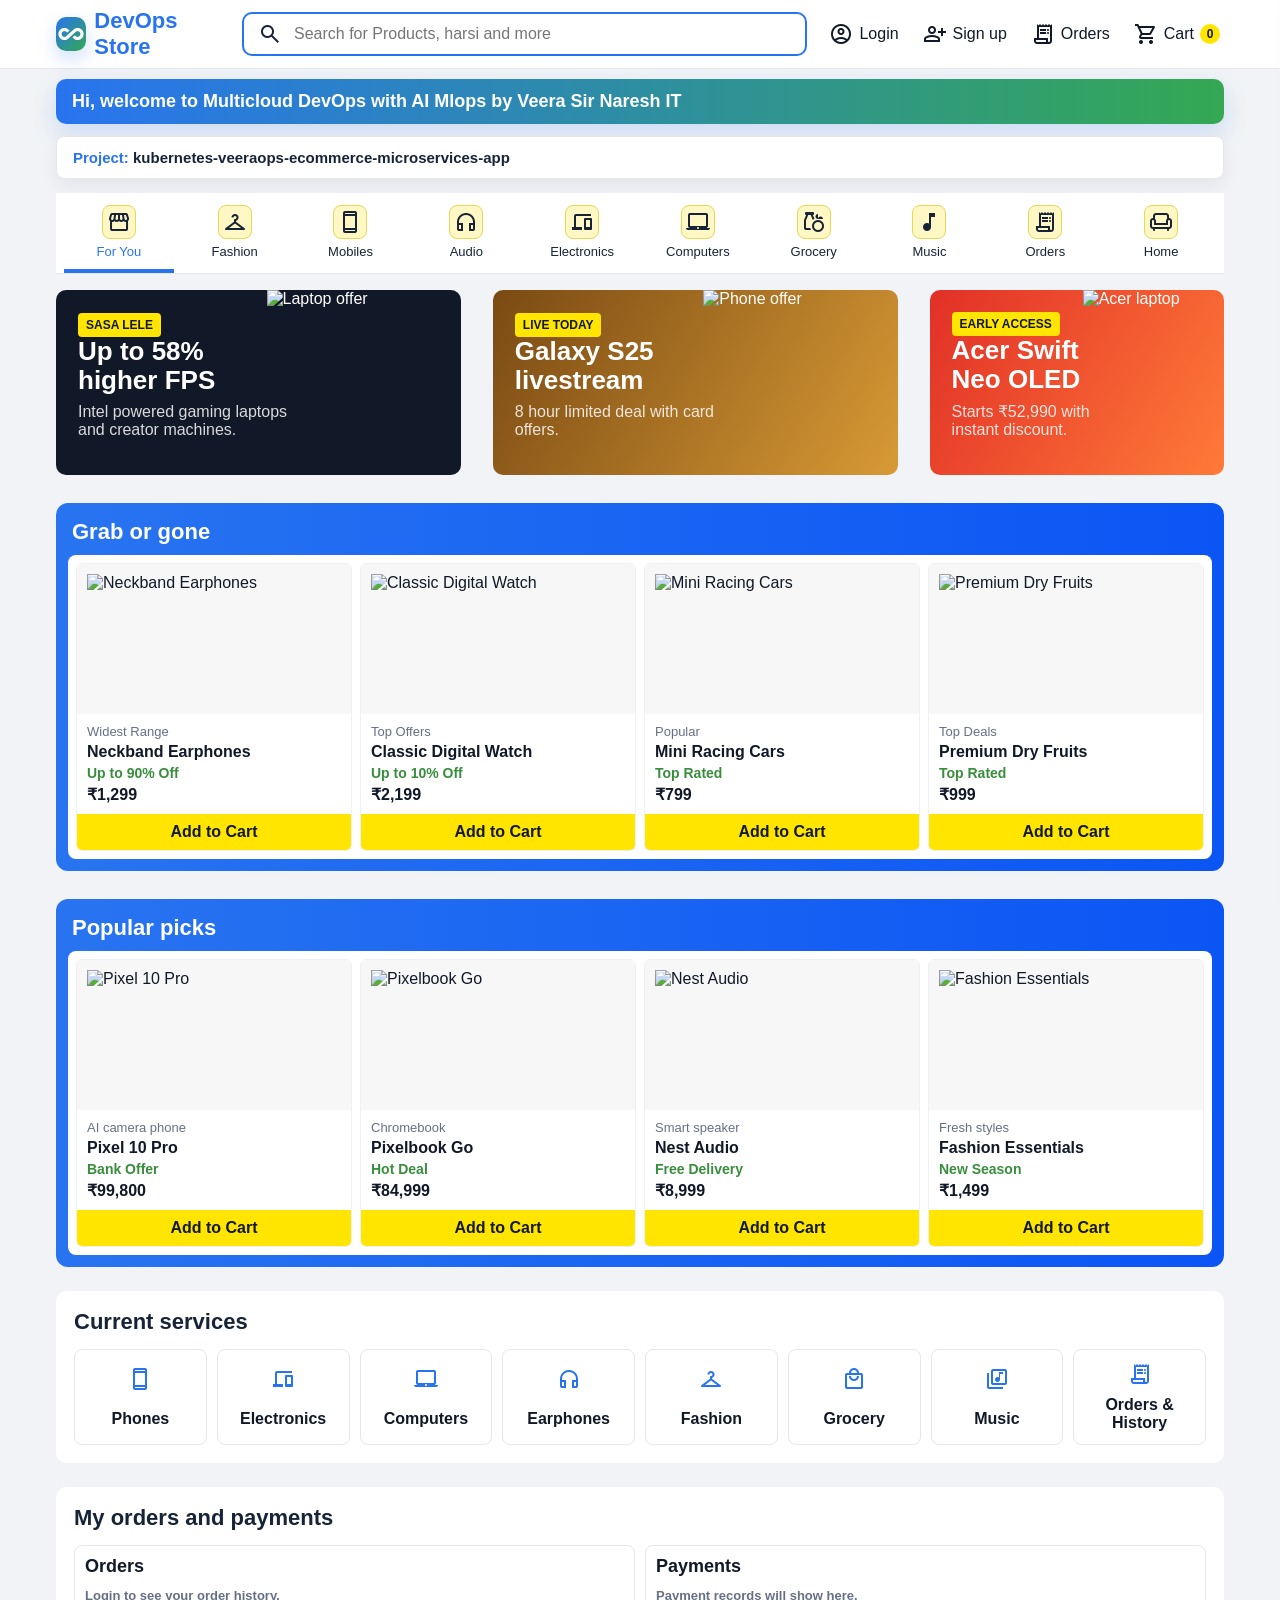
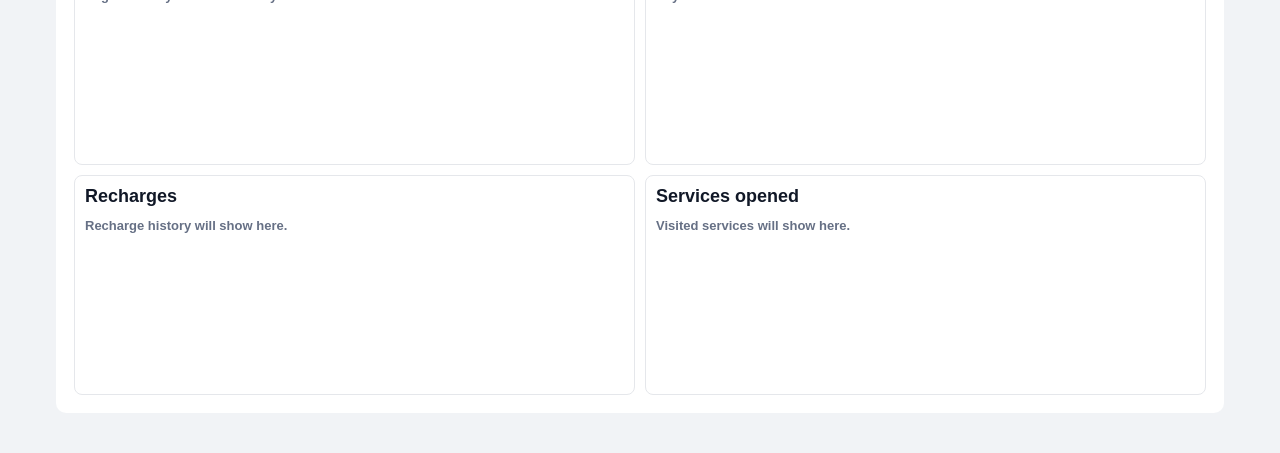
==== frontend/main/index.html @ 3f716191 "Add files via upload" ====
<!doctype html>
<html lang="en">
<head>
  
  <meta name="author" content="Veera Sir">
<meta charset="utf-8">
  <meta name="viewport" content="width=device-width, initial-scale=1">
  <title>Veeraops Ecomerse Hasri website</title>
  <link rel="icon" type="image/png" href="https://upload.wikimedia.org/wikipedia/commons/thumb/c/c1/Google_%22G%22_logo.svg/1200px-Google_%22G%22_logo.svg.png">
  <link rel="stylesheet" href="https://fonts.googleapis.com/css2?family=Google+Sans:wght@400;500;700&display=swap">
  <link rel="stylesheet" href="https://fonts.googleapis.com/css2?family=Material+Symbols+Outlined">
  <style>
    :root {
      --blue: #2874f0;
      --deep-blue: #1557d0;
      --yellow: #ffe500;
      --ink: #172337;
      --muted: #667085;
      --line: #e5e7eb;
      --soft: #f1f3f6;
      --white: #fff;
      --green: #388e3c;
      font-family: "Google Sans", Arial, sans-serif;
    }
    * { box-sizing: border-box; }
    body { margin: 0; background: var(--soft); color: var(--ink); }
    a { color: inherit; text-decoration: none; }
    button, input { font: inherit; }
    .material-symbols-outlined { font-size: 24px; line-height: 1; }

    .topbar {
      position: sticky;
      top: 0;
      z-index: 20;
      background: var(--white);
      border-bottom: 1px solid var(--line);
    }
    .topbar-inner {
      max-width: 1200px;
      margin: 0 auto;
      display: grid;
      grid-template-columns: 168px minmax(220px, 1fr) auto;
      gap: 18px;
      align-items: center;
      padding: 8px 16px;
    }
    .brand {
      display: flex;
      align-items: center;
      gap: 8px;
      font-size: 22px;
      font-weight: 700;
      color: var(--blue);
    }
    .brand img { width: 34px; height: 34px; object-fit: contain; }
    .devops-logo {
      width: 34px;
      height: 34px;
      display: inline-grid;
      place-items: center;
      border-radius: 10px;
      background: linear-gradient(135deg, #2874f0, #34a853);
      color: #fff;
      box-shadow: 0 8px 18px rgba(40, 116, 240, .22);
    }
    .devops-logo .material-symbols-outlined {
      font-size: 24px;
      font-variation-settings: "FILL" 0, "wght" 700, "GRAD" 0, "opsz" 24;
    }
    .search {
      display: flex;
      align-items: center;
      gap: 10px;
      height: 44px;
      padding: 0 14px;
      border: 2px solid var(--blue);
      border-radius: 10px;
      background: #fff;
    }
    .search input {
      border: 0;
      outline: 0;
      width: 100%;
      font-size: 16px;
    }
    .nav-actions {
      display: flex;
      align-items: center;
      gap: 16px;
      white-space: nowrap;
    }
    .nav-btn {
      display: inline-flex;
      align-items: center;
      gap: 6px;
      border: 0;
      background: transparent;
      color: #111827;
      cursor: pointer;
      padding: 8px 4px;
    }
    .nav-btn.logged-in {
      color: var(--blue);
      font-weight: 700;
    }
    .cart-count {
      min-width: 20px;
      height: 20px;
      display: inline-grid;
      place-items: center;
      border-radius: 999px;
      background: var(--yellow);
      color: #111827;
      font-size: 12px;
      font-weight: 700;
    }

    .page {
      max-width: 1200px;
      margin: 0 auto;
      padding: 10px 16px 40px;
    }
    .welcome-strip {
      margin: 0 0 12px;
      padding: 12px 16px;
      border-radius: 10px;
      background: linear-gradient(90deg, #2874f0, #34a853);
      color: #fff;
      font-size: 18px;
      font-weight: 800;
      box-shadow: 0 10px 24px rgba(40, 116, 240, .18);
    }
    .project-card {
      margin: 0 0 14px;
      padding: 12px 16px;
      border-radius: 8px;
      background: #fff;
      border: 1px solid var(--line);
      color: #172337;
      font-size: 15px;
      font-weight: 700;
      box-shadow: 0 8px 20px rgba(15, 23, 42, .06);
    }
    .project-card span {
      color: var(--blue);
    }
    .category-rail {
      display: grid;
      grid-template-columns: repeat(10, minmax(78px, 1fr));
      gap: 6px;
      background: #fff;
      border-bottom: 1px solid var(--line);
      overflow-x: auto;
      padding: 12px 8px 0;
    }
    .category {
      min-width: 82px;
      display: grid;
      justify-items: center;
      gap: 5px;
      padding: 0 4px 10px;
      border-bottom: 4px solid transparent;
      border-top: 0;
      border-left: 0;
      border-right: 0;
      font-size: 13px;
      font-weight: 500;
      background: transparent;
      color: inherit;
      cursor: pointer;
    }
    .category:hover, .category.active { color: var(--blue); border-color: var(--blue); }
    .cat-icon {
      width: 34px;
      height: 34px;
      border-radius: 8px;
      display: grid;
      place-items: center;
      background: #fff8c5;
      border: 1px solid #e6d756;
      color: #172337;
    }
    .cat-label {
      max-width: 86px;
      overflow: hidden;
      text-overflow: ellipsis;
      white-space: nowrap;
    }

    .banner-grid {
      display: grid;
      grid-template-columns: 1.1fr 1.1fr .8fr;
      gap: 32px;
      margin-top: 16px;
      overflow: hidden;
    }
    .banner {
      min-height: 176px;
      border-radius: 10px;
      background: #111827;
      color: white;
      position: relative;
      overflow: hidden;
      display: flex;
      align-items: center;
      padding: 22px;
    }
    .banner img {
      position: absolute;
      right: 0;
      bottom: 0;
      width: 48%;
      height: 100%;
      object-fit: contain;
    }
    .banner-content { max-width: 58%; position: relative; z-index: 1; }
    .banner h2 { margin: 0 0 8px; font-size: 26px; line-height: 1.12; }
    .banner p { margin: 0 0 14px; color: rgba(255,255,255,.84); }
    .badge {
      display: inline-flex;
      align-items: center;
      border-radius: 4px;
      padding: 5px 8px;
      background: var(--yellow);
      color: #111827;
      font-size: 12px;
      font-weight: 700;
    }
    .banner.gold { background: linear-gradient(120deg, #7a4a13, #d89a35); }
    .banner.red { background: linear-gradient(120deg, #e13027, #ff7a38); }

    .deal-band {
      margin-top: 28px;
      background: linear-gradient(90deg, var(--blue), #0b55f5);
      border-radius: 12px;
      padding: 12px;
      color: white;
      position: relative;
      overflow: hidden;
    }
    .deal-band h2 { margin: 4px 4px 10px; font-size: 22px; }
    .product-row {
      display: grid;
      grid-template-columns: repeat(4, 1fr);
      gap: 8px;
      background: white;
      border-radius: 8px;
      padding: 8px;
    }
    .product-card {
      color: #111827;
      background: #fff;
      border-radius: 6px;
      border: 1px solid #eef0f4;
      overflow: hidden;
      min-height: 244px;
      display: flex;
      flex-direction: column;
    }
    .product-card img {
      width: 100%;
      height: 150px;
      object-fit: contain;
      background: #f7f7f7;
      padding: 10px;
    }
    .product-info { padding: 10px; display: grid; gap: 4px; flex: 1; }
    .product-title { font-weight: 600; }
    .product-sub { font-size: 13px; color: var(--muted); }
    .price { font-weight: 800; color: #111827; }
    .deal { color: var(--green); font-weight: 700; font-size: 14px; }
    .add-btn {
      width: 100%;
      border: 0;
      background: var(--yellow);
      color: #111827;
      padding: 9px;
      font-weight: 700;
      cursor: pointer;
    }

    .services {
      margin-top: 24px;
      background: #fff;
      border-radius: 10px;
      padding: 18px;
    }
    .services h2 { margin: 0 0 14px; font-size: 22px; }
    .service-grid {
      display: grid;
      grid-template-columns: repeat(8, 1fr);
      gap: 10px;
    }
    .service-card {
      display: grid;
      place-items: center;
      min-height: 96px;
      padding: 10px;
      text-align: center;
      border: 1px solid var(--line);
      border-radius: 8px;
      font-weight: 700;
      color: #111827;
      background: #fff;
      cursor: pointer;
    }
    .service-card .material-symbols-outlined { color: var(--blue); margin-bottom: 6px; }

    .drawer {
      position: fixed;
      right: 0;
      top: 0;
      width: min(420px, 100vw);
      height: 100vh;
      background: #fff;
      z-index: 40;
      box-shadow: -10px 0 35px rgba(15,23,42,.22);
      transform: translateX(110%);
      transition: transform .25s ease;
      display: flex;
      flex-direction: column;
    }
    .drawer.open { transform: translateX(0); }
    .drawer-header, .drawer-footer {
      padding: 16px;
      border-bottom: 1px solid var(--line);
      display: flex;
      align-items: center;
      justify-content: space-between;
    }
    .drawer-footer { border-top: 1px solid var(--line); border-bottom: 0; display: grid; gap: 12px; }
    .cart-items { padding: 12px 16px; overflow: auto; flex: 1; }
    .cart-item {
      display: grid;
      grid-template-columns: 64px 1fr auto;
      gap: 10px;
      padding: 12px 0;
      border-bottom: 1px solid var(--line);
    }
    .cart-item img { width: 64px; height: 64px; object-fit: contain; background: #f7f7f7; border-radius: 6px; }
    .qty { display: inline-flex; align-items: center; gap: 8px; margin-top: 8px; }
    .qty button, .icon-only { border: 1px solid var(--line); background: #fff; border-radius: 6px; cursor: pointer; }
    .total-row { display: flex; justify-content: space-between; font-weight: 800; font-size: 18px; }
    .checkout { border: 0; border-radius: 6px; background: #fb641b; color: #fff; padding: 12px; font-weight: 800; cursor: pointer; }
    .status { min-height: 20px; color: var(--green); font-size: 14px; }

    .auth-modal {
      display: none;
      position: fixed;
      inset: 0;
      background: rgba(15,23,42,.45);
      z-index: 50;
      align-items: center;
      justify-content: center;
      padding: 18px;
    }
    .auth-modal.open { display: flex; }
    .auth-card { width: min(460px, 100%); background: #fff; border-radius: 10px; padding: 22px; box-shadow: 0 24px 70px rgba(15,23,42,.22); }
    .auth-head { display:flex; justify-content:space-between; align-items:flex-start; gap:14px; margin-bottom:14px; }
    .auth-head h2 { margin:0; font-size:24px; }
    .auth-head p { margin:4px 0 0; color:var(--muted); font-size:14px; }
    .auth-tabs { display:grid; grid-template-columns:1fr 1fr; gap:6px; padding:4px; border:1px solid var(--line); border-radius:8px; background:#f8fafc; margin-bottom:14px; }
    .auth-tab { border:0; border-radius:6px; background:transparent; color:#475467; padding:10px; font-weight:800; cursor:pointer; }
    .auth-tab.active { background:#fff; color:var(--blue); box-shadow:0 4px 14px rgba(15,23,42,.08); }
    .auth-panel { display:none; }
    .auth-panel.active { display:block; }
    .form-grid { display: grid; gap: 10px; }
    .form-grid input { border: 1px solid var(--line); border-radius: 6px; padding: 11px; }
    .form-grid input:focus { border-color:var(--blue); outline:3px solid rgba(40,116,240,.15); }
    .form-grid button { border: 0; border-radius: 6px; padding: 11px; background: var(--blue); color: #fff; font-weight: 700; cursor: pointer; }
    .form-grid button.secondary { background:#eef4ff; color:var(--blue); }
    .auth-note { color:var(--muted); font-size:13px; line-height:1.45; }
    .payment-options { display:grid; gap:10px; margin:14px 0; }
    .payment-option {
      width:100%;
      border:1px solid var(--line);
      border-radius:8px;
      background:#fff;
      padding:12px 14px;
      text-align:left;
      cursor:pointer;
      display:flex;
      align-items:center;
      justify-content:space-between;
      gap:12px;
    }
    .payment-option.active { border-color:var(--blue); background:#eef4ff; }
    .payment-summary {
      border:1px solid var(--line);
      border-radius:8px;
      background:#f8fafc;
      padding:12px 14px;
      display:grid;
      gap:6px;
      margin-bottom:12px;
    }

    @media (max-width: 900px) {
      .topbar-inner { grid-template-columns: 1fr; gap: 10px; }
      .nav-actions { justify-content: space-between; }
      .banner-grid { grid-template-columns: 1fr; gap: 12px; }
      .product-row { grid-template-columns: repeat(2, 1fr); }
      .service-grid { grid-template-columns: repeat(4, 1fr); }
    }
    @media (max-width: 520px) {
      .product-row, .service-grid { grid-template-columns: repeat(2, 1fr); }
      .banner-content { max-width: 70%; }
      .banner img { width: 42%; opacity: .9; }
    }
  </style>
</head>
<body>
  <header class="topbar">
    
  <meta name="author" content="Veera Sir">
<div class="topbar-inner">
      <a href="/" class="brand">
        <span class="devops-logo" aria-label="DevOps logo">
          <span class="material-symbols-outlined">all_inclusive</span>
        </span>
        <span>DevOps Store</span>
      </a>
      <label class="search">
        <span class="material-symbols-outlined">search</span>
        <input id="searchInput" type="search" placeholder="Search for Products, harsi and more">
      </label>
      <nav class="nav-actions">
        <button class="nav-btn" id="loginBtn"><span class="material-symbols-outlined">account_circle</span><span id="loginLabel">Login</span></button>
        <button class="nav-btn" id="signupBtn"><span class="material-symbols-outlined">person_add</span>Sign up</button>
        <button class="nav-btn" id="logoutBtn" style="display:none"><span class="material-symbols-outlined">logout</span>Logout</button>
        <button class="nav-btn" id="ordersBtn"><span class="material-symbols-outlined">receipt_long</span>Orders</button>
        <button class="nav-btn" id="cartBtn"><span class="material-symbols-outlined">shopping_cart</span>Cart <span class="cart-count" id="cartCount">0</span></button>
      </nav>
    </div>
  </header>

  <main class="page">
    <div class="welcome-strip">Hi, welcome to Multicloud DevOps with AI Mlops by Veera Sir Naresh IT</div>
    <div class="project-card"><span>Project:</span> kubernetes-veeraops-ecommerce-microservices-app</div>
    <section class="category-rail" aria-label="Categories">
      <a class="category active" href="/"><span class="cat-icon material-symbols-outlined">storefront</span><span class="cat-label">For You</span></a>
      <a class="category" href="/googleclothes" data-auth-required="true"><span class="cat-icon material-symbols-outlined">checkroom</span><span class="cat-label">Fashion</span></a>
      <a class="category" href="/phones" data-auth-required="true"><span class="cat-icon material-symbols-outlined">smartphone</span><span class="cat-label">Mobiles</span></a>
      <a class="category" href="/earphones" data-auth-required="true"><span class="cat-icon material-symbols-outlined">headphones</span><span class="cat-label">Audio</span></a>
      <a class="category" href="/electronics" data-auth-required="true"><span class="cat-icon material-symbols-outlined">devices</span><span class="cat-label">Electronics</span></a>
      <a class="category" href="/computers" data-auth-required="true"><span class="cat-icon material-symbols-outlined">laptop_mac</span><span class="cat-label">Computers</span></a>
      <a class="category" href="/googlegrocery" data-auth-required="true"><span class="cat-icon material-symbols-outlined">grocery</span><span class="cat-label">Grocery</span></a>
      <a class="category" href="/googlemusic" data-auth-required="true"><span class="cat-icon material-symbols-outlined">music_note</span><span class="cat-label">Music</span></a>
      <button class="category" id="historyRailBtn" type="button"><span class="cat-icon material-symbols-outlined">receipt_long</span><span class="cat-label">Orders</span></button>
      <a class="category" href="/electronics" data-auth-required="true"><span class="cat-icon material-symbols-outlined">chair</span><span class="cat-label">Home</span></a>
    </section>

    <section class="banner-grid">
      <article class="banner">
        <div class="banner-content">
          <span class="badge">SASA LELE</span>
          <h2>Up to 58% higher FPS</h2>
          <p>Intel powered gaming laptops and creator machines.</p>
        </div>
        <img src="https://www.principledtechnologies.com/benchmarkxprt/spotlight/wp-content/uploads/2019/11/Google-Pixelbook-Go_Face.png" alt="Laptop offer">
      </article>
      <article class="banner gold">
        <div class="banner-content">
          <span class="badge">LIVE TODAY</span>
          <h2>Galaxy S25 livestream</h2>
          <p>8 hour limited deal with card offers.</p>
        </div>
        <img src="https://images.samsung.com/is/image/samsung/p6pim/in/sm-s938bzbcins/gallery/in-galaxy-s25-s938-sm-s938bzbcins-thumb-544704736" alt="Phone offer">
      </article>
      <article class="banner red">
        <div class="banner-content">
          <span class="badge">EARLY ACCESS</span>
          <h2>Acer Swift Neo OLED</h2>
          <p>Starts ₹52,990 with instant discount.</p>
        </div>
        <img src="https://static-ecapac.acer.com/media/catalog/product/a/c/acer-swift-go-14-sfg14-73-oled-silver-01.png" alt="Acer laptop">
      </article>
    </section>

    <section class="deal-band">
      <h2>Grab or gone</h2>
      <div class="product-row" id="grabProducts"></div>
    </section>

    <section class="deal-band">
      <h2>Popular picks</h2>
      <div class="product-row" id="popularProducts"></div>
    </section>

    <section class="services">
      <h2>Current services</h2>
      <div class="service-grid">
        <a class="service-card" href="/phones" data-auth-required="true"><span class="material-symbols-outlined">smartphone</span>Phones</a>
        <a class="service-card" href="/electronics" data-auth-required="true"><span class="material-symbols-outlined">devices</span>Electronics</a>
        <a class="service-card" href="/computers" data-auth-required="true"><span class="material-symbols-outlined">laptop_mac</span>Computers</a>
        <a class="service-card" href="/earphones" data-auth-required="true"><span class="material-symbols-outlined">headphones</span>Earphones</a>
        <a class="service-card" href="/googleclothes" data-auth-required="true"><span class="material-symbols-outlined">checkroom</span>Fashion</a>
        <a class="service-card" href="/googlegrocery" data-auth-required="true"><span class="material-symbols-outlined">local_mall</span>Grocery</a>
        <a class="service-card" href="/googlemusic" data-auth-required="true"><span class="material-symbols-outlined">library_music</span>Music</a>
        <button class="service-card" id="historyServiceBtn" type="button"><span class="material-symbols-outlined">receipt_long</span>Orders & History</button>
      </div>
    </section>
    <section class="services" id="historySection">
      <h2>My orders and payments</h2>
      <div class="service-grid" style="grid-template-columns:repeat(2,minmax(0,1fr));align-items:start">
        <div class="service-card" style="display:block;text-align:left;min-height:220px">
          <h3 style="margin:0 0 10px;font-size:18px">Orders</h3>
          <div id="ordersList" class="auth-note">Login to see your order history.</div>
        </div>
        <div class="service-card" style="display:block;text-align:left;min-height:220px">
          <h3 style="margin:0 0 10px;font-size:18px">Payments</h3>
          <div id="paymentsList" class="auth-note">Payment records will show here.</div>
        </div>
        <div class="service-card" style="display:block;text-align:left;min-height:220px">
          <h3 style="margin:0 0 10px;font-size:18px">Recharges</h3>
          <div id="rechargesList" class="auth-note">Recharge history will show here.</div>
        </div>
        <div class="service-card" style="display:block;text-align:left;min-height:220px">
          <h3 style="margin:0 0 10px;font-size:18px">Services opened</h3>
          <div id="servicesList" class="auth-note">Visited services will show here.</div>
        </div>
      </div>
    </section>
  </main>

  <aside class="drawer" id="cartDrawer" aria-hidden="true">
    <div class="drawer-header">
      <strong>Your Cart</strong>
      <button class="icon-only" id="closeCart" aria-label="Close cart"><span class="material-symbols-outlined">close</span></button>
    </div>
    <div class="cart-items" id="cartItems"></div>
    <div class="drawer-footer">
      <div class="total-row"><span>Total</span><span id="cartTotal">₹0</span></div>
      <button class="checkout" id="checkoutBtn">Place Order</button>
      <button class="nav-btn" id="emptyCart"><span class="material-symbols-outlined">delete</span>Empty cart</button>
      <div class="status" id="cartStatus"></div>
    </div>
  </aside>

  <div class="auth-modal" id="authModal">
    <div class="auth-card">
      <div class="auth-head">
        <div>
          <h2 id="authTitle">Login</h2>
          <p id="authSubtitle">Use your password first, then verify the email OTP.</p>
        </div>
        <button class="icon-only" id="closeAuth"><span class="material-symbols-outlined">close</span></button>
      </div>
      <div class="auth-tabs" role="tablist" aria-label="Account forms">
        <button class="auth-tab active" id="loginTab" type="button">Login</button>
        <button class="auth-tab" id="signupTab" type="button">Sign up</button>
      </div>
      <div class="auth-panel active" id="loginPanel">
        <div class="form-grid">
          <input id="loginEmail" type="email" placeholder="Email">
          <input id="loginPassword" type="password" placeholder="Password">
          <input id="loginOtp" type="text" inputmode="numeric" maxlength="6" placeholder="Login OTP" style="display:none">
          <button id="loginSubmit">Send login OTP</button>
          <button id="verifyLoginSubmit" type="button" style="display:none">Verify and login</button>
          <div class="auth-note">For first login of the day, an OTP will be sent to your registered email.</div>
        </div>
      </div>
      <div class="auth-panel" id="signupPanel">
        <div class="form-grid">
          <input id="signupFullName" type="text" placeholder="Full name">
          <input id="signupEmail" type="email" placeholder="Email">
          <input id="signupPassword" type="password" placeholder="Password">
          <input id="signupOtp" type="text" inputmode="numeric" maxlength="6" placeholder="Signup OTP" style="display:none">
          <button id="signupSubmit" type="button">Create account and send OTP</button>
          <button id="verifySignupSubmit" class="secondary" type="button" style="display:none">Verify and create account</button>
          <div class="auth-note">Password needs uppercase, lowercase, number, special character, and 8 characters.</div>
        </div>
      </div>
      <div class="status" id="authStatus"></div>
    </div>
  </div>

  <div class="auth-modal" id="paymentModal">
    <div class="auth-card">
      <div class="auth-head">
        <div>
          <h2>Choose payment</h2>
          <p>Complete payment first, then we will place the order and send the receipt email.</p>
        </div>
        <button class="icon-only" id="closePayment"><span class="material-symbols-outlined">close</span></button>
      </div>
      <div class="payment-summary">
        <strong id="paymentUserName">Customer</strong>
        <div class="auth-note" id="paymentUserEmail">Email</div>
        <div class="total-row"><span>Total to pay</span><span id="paymentTotal">Rs 0</span></div>
      </div>
      <div class="payment-options">
        <button class="payment-option active" type="button" data-payment-method="UPI">
          <span><strong>UPI</strong><br><span class="auth-note">Google Pay, PhonePe, Paytm</span></span>
          <span class="material-symbols-outlined">qr_code_2</span>
        </button>
        <button class="payment-option" type="button" data-payment-method="Card">
          <span><strong>Card</strong><br><span class="auth-note">Credit or debit card</span></span>
          <span class="material-symbols-outlined">credit_card</span>
        </button>
        <button class="payment-option" type="button" data-payment-method="Net Banking">
          <span><strong>Net Banking</strong><br><span class="auth-note">Pay from your bank</span></span>
          <span class="material-symbols-outlined">account_balance</span>
        </button>
      </div>
      <div class="form-grid">
        <input id="paymentAddress" type="text" placeholder="Delivery address">
        <input id="paymentPhone" type="tel" placeholder="Phone number">
        <button id="confirmPaymentBtn" type="button">Pay now and place order</button>
      </div>
      <div class="status" id="paymentStatus"></div>
    </div>
  </div>

  <script>
    const API_BASE = '/api';
    const USER_KEY = 'googleStoreUser';
    const PENDING_AUTH_EMAIL_KEY = 'googleStorePendingAuthEmail';

    const products = [
      { id: 'home-buds', name: 'Neckband Earphones', price: 1299, image: 'https://cdn.tmobile.com/content/dam/t-mobile/en-p/accessories/840244604554/840244604554-frontimage.png', sub: 'Widest Range', deal: 'Up to 90% Off' },
      { id: 'home-watch', name: 'Classic Digital Watch', price: 2199, image: 'https://m.media-amazon.com/images/I/61ybeKQto8L._AC_UY1000_.jpg', sub: 'Top Offers', deal: 'Up to 10% Off' },
      { id: 'home-cars', name: 'Mini Racing Cars', price: 799, image: 'https://5.imimg.com/data5/SELLER/Default/2025/7/529541600/CA/PV/XO/240648152/26-1000x1000.jpg', sub: 'Popular', deal: 'Top Rated' },
      { id: 'home-dryfruit', name: 'Premium Dry Fruits', price: 999, image: 'https://tse3.mm.bing.net/th/id/OIP.qq15sTtaZ_LzPWs878W50AHaJ4?pid=Api&P=0&h=180', sub: 'Top Deals', deal: 'Top Rated' },
      { id: 'home-pixel10', name: 'Pixel 10 Pro', price: 99800, image: 'https://www.lesmobiles.com/upload/media/Google_Pixel-10-Pro-concept_intro.jpg', sub: 'AI camera phone', deal: 'Bank Offer' },
      { id: 'home-pixelbook', name: 'Pixelbook Go', price: 84999, image: 'https://www.principledtechnologies.com/benchmarkxprt/spotlight/wp-content/uploads/2019/11/Google-Pixelbook-Go_Face.png', sub: 'Chromebook', deal: 'Hot Deal' },
      { id: 'home-nest', name: 'Nest Audio', price: 8999, image: 'https://static1.xdaimages.com/wordpress/wp-content/uploads/2023/03/google-nest-audio-on-transparent-background.png', sub: 'Smart speaker', deal: 'Free Delivery' },
      { id: 'home-fashion', name: 'Fashion Essentials', price: 1499, image: 'https://cdn-icons-png.flaticon.com/512/3205/3205438.png', sub: 'Fresh styles', deal: 'New Season' }
    ];

    let cart = {};
    let historyLoadedForEmail = '';
    let selectedPaymentMethod = 'UPI';
    const fmt = value => '₹' + Number(value || 0).toLocaleString('en-IN');
    const byId = id => products.find(product => product.id === id);

    function getCurrentUser() {
      try {
        return JSON.parse(localStorage.getItem(USER_KEY) || 'null');
      } catch (e) {}
      return null;
    }
    function getDisplayName(user = getCurrentUser()) {
      if (!user) return 'Customer';
      return user.full_name || user.username || user.email || 'Customer';
    }
    function requireUser() {
      const user = getCurrentUser();
      if (!user || !user.email) throw new Error('Please login with email OTP first.');
      return user;
    }
    function userQuery() { return new URLSearchParams({ email: requireUser().email }).toString(); }
    function resetCartState() {
      cart = {};
      renderCart();
    }
    function clearAuthForms() {
      ['loginEmail', 'loginPassword', 'loginOtp', 'signupFullName', 'signupEmail', 'signupPassword', 'signupOtp'].forEach(id => {
        const node = document.getElementById(id);
        if (node) node.value = '';
      });
      document.getElementById('loginOtp').style.display = 'none';
      document.getElementById('signupOtp').style.display = 'none';
      document.getElementById('verifyLoginSubmit').style.display = 'none';
      document.getElementById('verifySignupSubmit').style.display = 'none';
      document.getElementById('authStatus').textContent = '';
    }
    function setPaymentMethod(method) {
      selectedPaymentMethod = method;
      document.querySelectorAll('[data-payment-method]').forEach(button => {
        button.classList.toggle('active', button.dataset.paymentMethod === method);
      });
    }
    function openPaymentModal() {
      if (!Object.keys(cart).length) {
        setStatus('Add items before payment.');
        return;
      }
      const user = requireUser();
      document.getElementById('paymentUserName').textContent = getDisplayName(user);
      document.getElementById('paymentUserEmail').textContent = user.email;
      document.getElementById('paymentAddress').value = user.address || '';
      document.getElementById('paymentPhone').value = user.phone || '';
      document.getElementById('paymentTotal').textContent = document.getElementById('cartTotal').textContent;
      document.getElementById('paymentStatus').textContent = '';
      setPaymentMethod(selectedPaymentMethod);
      document.getElementById('paymentModal').classList.add('open');
    }
    function closePaymentModal() {
      document.getElementById('paymentModal').classList.remove('open');
      document.getElementById('paymentStatus').textContent = '';
    }
    function renderHistoryGroup(targetId, items, renderItem, emptyText) {
      const target = document.getElementById(targetId);
      if (!items || !items.length) {
        target.innerHTML = `<div class="auth-note">${emptyText}</div>`;
        return;
      }
      target.innerHTML = items.map(renderItem).join('');
    }
    function renderOrderItems(items) {
      if (!items || !items.length) return '<div class="auth-note">No items saved.</div>';
      return items.map(item => `
        <div class="auth-note" style="margin-top:6px">
          ${item.product_name} x ${item.quantity} - ${fmt(item.subtotal || (item.price * item.quantity))}
        </div>
      `).join('');
    }
    async function loadHistory(force = false) {
      const user = getCurrentUser();
      if (!user || !user.email) {
        historyLoadedForEmail = '';
        renderHistoryGroup('ordersList', [], () => '', 'Login to see your order history.');
        renderHistoryGroup('paymentsList', [], () => '', 'Payment records will show here.');
        renderHistoryGroup('rechargesList', [], () => '', 'Recharge history will show here.');
        renderHistoryGroup('servicesList', [], () => '', 'Visited services will show here.');
        return;
      }
      if (!force && historyLoadedForEmail === user.email) return;
      const res = await fetch(`${API_BASE}/history?${new URLSearchParams({ email: user.email })}`);
      const data = await res.json();
      if (!res.ok) throw new Error(data.error || 'Unable to load history');
      historyLoadedForEmail = user.email;
      renderHistoryGroup('ordersList', data.orders || [], order => `
        <div style="padding:10px 0;border-top:1px solid var(--line)">
          <strong>Order #${order.id}</strong>
          <div class="auth-note">${order.status} | ${fmt(order.total_amount)} | ${new Date(order.created_at).toLocaleString()}</div>
          ${renderOrderItems(order.items)}
        </div>
      `, 'No orders yet.');
      renderHistoryGroup('paymentsList', data.payments || [], payment => `
        <div style="padding:10px 0;border-top:1px solid var(--line)">
          <strong>${payment.payment_method}</strong>
          <div class="auth-note">${payment.status} | ${fmt(payment.amount)} | ${new Date(payment.created_at).toLocaleString()}</div>
          <div class="auth-note">Reference: ${payment.transaction_reference || 'Not provided'}</div>
        </div>
      `, 'No payments yet.');
      renderHistoryGroup('rechargesList', data.recharges || [], recharge => `
        <div style="padding:10px 0;border-top:1px solid var(--line)">
          <strong>${recharge.operator_name}</strong>
          <div class="auth-note">${recharge.mobile_number} | ${fmt(recharge.amount)} | ${new Date(recharge.created_at).toLocaleString()}</div>
          <div class="auth-note">${recharge.status}</div>
        </div>
      `, 'No recharges yet.');
      renderHistoryGroup('servicesList', data.service_activity || [], activity => `
        <div style="padding:10px 0;border-top:1px solid var(--line)">
          <strong>${activity.service_name}</strong>
          <div class="auth-note">${activity.activity_type} | ${new Date(activity.created_at).toLocaleString()}</div>
        </div>
      `, 'No services opened yet.');
    }
    function showHistorySection() {
      document.getElementById('historySection').scrollIntoView({ behavior: 'smooth', block: 'start' });
      loadHistory(true).catch(err => {
        document.getElementById('ordersList').innerHTML = `<div class="auth-note">${err.message}</div>`;
      });
    }
    async function saveServiceActivity(servicePath) {
      const user = getCurrentUser();
      if (!user || !user.email) return;
      try {
        await fetch(`${API_BASE}/service-activity`, {
          method: 'POST',
          headers: { 'Content-Type': 'application/json' },
          body: JSON.stringify({
            email: user.email,
            service_name: servicePath.replace('/', '') || 'home',
            service_path: servicePath,
            activity_type: 'open'
          })
        });
      } catch (e) {}
    }
    function redirectToService(servicePath) {
      saveServiceActivity(servicePath).finally(() => {
        window.location.href = servicePath;
      });
    }
    function ensureLoggedInForService(servicePath) {
      const user = getCurrentUser();
      if (!user || !user.email) {
        document.getElementById('authStatus').textContent = 'Please login or sign up before opening services.';
        openAuth('login');
        return false;
      }
      redirectToService(servicePath);
      return true;
    }
    function logout() {
      localStorage.removeItem(USER_KEY);
      localStorage.removeItem(PENDING_AUTH_EMAIL_KEY);
      historyLoadedForEmail = '';
      document.getElementById('loginBtn').classList.remove('logged-in');
      document.getElementById('loginLabel').textContent = 'Login';
      document.getElementById('signupBtn').style.display = '';
      document.getElementById('logoutBtn').style.display = 'none';
      clearAuthForms();
      resetCartState();
      loadHistory().catch(() => {});
    }

    function renderProducts(targetId, list) {
      const target = document.getElementById(targetId);
      target.innerHTML = list.map(product => `
        <article class="product-card">
          <img src="${product.image}" alt="${product.name}" loading="lazy">
          <div class="product-info">
            <div class="product-sub">${product.sub}</div>
            <div class="product-title">${product.name}</div>
            <div class="deal">${product.deal}</div>
            <div class="price">${fmt(product.price)}</div>
          </div>
          <button class="add-btn" data-add="${product.id}">Add to Cart</button>
        </article>
      `).join('');
    }

    function renderCart() {
      const ids = Object.keys(cart);
      const cartItems = document.getElementById('cartItems');
      let total = 0;
      if (!ids.length) {
        cartItems.innerHTML = '<p style="color:#667085">Your cart is empty.</p>';
      } else {
        cartItems.innerHTML = ids.map(id => {
          const product = byId(id);
          if (!product) return '';
          const qty = cart[id];
          total += product.price * qty;
          return `
            <div class="cart-item">
              <img src="${product.image}" alt="${product.name}">
              <div>
                <strong>${product.name}</strong>
                <div class="price">${fmt(product.price * qty)}</div>
                <div class="qty">
                  <button data-dec="${id}">-</button>
                  <span>${qty}</span>
                  <button data-inc="${id}">+</button>
                </div>
              </div>
              <button class="icon-only" data-remove="${id}" aria-label="Remove"><span class="material-symbols-outlined">delete</span></button>
            </div>
          `;
        }).join('');
      }
      document.getElementById('cartCount').textContent = Object.values(cart).reduce((sum, qty) => sum + qty, 0);
      document.getElementById('cartTotal').textContent = fmt(total);
      cartItems.querySelectorAll('[data-inc]').forEach(btn => btn.onclick = () => changeQty(btn.dataset.inc, cart[btn.dataset.inc] + 1));
      cartItems.querySelectorAll('[data-dec]').forEach(btn => btn.onclick = () => changeQty(btn.dataset.dec, cart[btn.dataset.dec] - 1));
      cartItems.querySelectorAll('[data-remove]').forEach(btn => btn.onclick = () => removeFromCart(btn.dataset.remove));
    }

    async function saveCartItem(id) {
      const product = byId(id);
      if (!product || !cart[id]) return;
      await fetch(`${API_BASE}/cart/items`, {
        method: 'POST',
        headers: { 'Content-Type': 'application/json' },
        body: JSON.stringify({
          email: requireUser().email,
          product_id: product.id,
          product_name: product.name,
          product_image: product.image,
          product_description: product.sub,
          price: product.price,
          quantity: 1
        })
      });
    }
    async function deleteCartItem(id) {
      await fetch(`${API_BASE}/cart/items`, {
        method: 'DELETE',
        headers: { 'Content-Type': 'application/json' },
        body: JSON.stringify({ email: requireUser().email, product_id: id })
      });
    }
    async function updateCartItem(id) {
      await fetch(`${API_BASE}/cart/items`, {
        method: 'PUT',
        headers: { 'Content-Type': 'application/json' },
        body: JSON.stringify({ email: requireUser().email, product_id: id, quantity: cart[id] || 0 })
      });
    }
    async function clearCartInDb() {
      await Promise.all(Object.keys(cart).map(id => deleteCartItem(id)));
    }
    async function loadCart() {
      try {
        const user = getCurrentUser();
        if (!user || !user.email) return renderCart();
        const res = await fetch(`${API_BASE}/cart?${new URLSearchParams({ email: user.email })}`);
        const data = await res.json();
        cart = {};
        (data.items || []).forEach(item => cart[item.product_id] = Number(item.quantity) || 1);
        renderCart();
      } catch (e) {
        renderCart();
      }
    }
    function addToCart(id) {
      try { requireUser(); } catch (err) { setStatus(err.message); openAuth('login'); return; }
      cart[id] = (cart[id] || 0) + 1;
      renderCart();
      saveCartItem(id).catch(() => setStatus('Cart saved locally. Backend not reachable.'));
    }
    function changeQty(id, qty) {
      if (qty <= 0) return removeFromCart(id);
      cart[id] = qty;
      renderCart();
      updateCartItem(id).catch(() => setStatus('Cart saved locally. Backend not reachable.'));
    }
    function removeFromCart(id) {
      delete cart[id];
      renderCart();
      deleteCartItem(id).catch(() => setStatus('Item removed locally. Backend not reachable.'));
    }
    function setStatus(text) {
      document.getElementById('cartStatus').textContent = text;
      setTimeout(() => document.getElementById('cartStatus').textContent = '', 8000);
    }
    function setAuthMode(mode) {
      const isSignup = mode === 'signup';
      document.getElementById('loginTab').classList.toggle('active', !isSignup);
      document.getElementById('signupTab').classList.toggle('active', isSignup);
      document.getElementById('loginPanel').classList.toggle('active', !isSignup);
      document.getElementById('signupPanel').classList.toggle('active', isSignup);
      document.getElementById('authTitle').textContent = isSignup ? 'Create account' : 'Login';
      document.getElementById('authSubtitle').textContent = isSignup
        ? 'Create your account, then verify the signup OTP from email.'
        : 'Use your password first, then verify the email OTP.';
      document.getElementById('authStatus').textContent = '';
    }
    function openAuth(mode = 'login') {
      setAuthMode(mode);
      document.getElementById('authModal').classList.add('open');
      setTimeout(() => {
        const focusTarget = mode === 'signup' ? document.getElementById('signupFullName') : document.getElementById('loginEmail');
        if (focusTarget) focusTarget.focus();
      }, 50);
    }
    async function placeOrder(paymentMethod = selectedPaymentMethod) {
      if (!Object.keys(cart).length) return setStatus('Add items before placing order.');
      const user = requireUser();
      const shippingAddress = document.getElementById('paymentAddress').value.trim() || user.address || 'Address not provided';
      const shippingPhone = document.getElementById('paymentPhone').value.trim() || user.phone || '';
      const res = await fetch(`${API_BASE}/orders`, {
        method: 'POST',
        headers: { 'Content-Type': 'application/json' },
        body: JSON.stringify({
          email: user.email,
          shipping_name: getDisplayName(user),
          shipping_address: shippingAddress,
          shipping_phone: shippingPhone,
          payment_method: paymentMethod,
          payment_status: 'paid',
          transaction_reference: `${paymentMethod.replace(/\s+/g, '-')}-${Date.now()}`,
          payment_notes: `Paid from Store home page via ${paymentMethod}`
        })
      });
      const data = await res.json();
      if (!res.ok) throw new Error(data.error || 'Order failed');
      cart = {};
      renderCart();
      setStatus(`Order #${data.order_id} placed. ${data.email_message || 'Receipt email updated.'}`);
      document.getElementById('paymentStatus').textContent = data.email_message || 'Payment done and order placed.';
      historyLoadedForEmail = '';
      loadHistory(true).catch(() => {});
      closePaymentModal();
    }

    function loadUser() {
      try {
        const user = getCurrentUser();
        if (user && user.email) {
          document.getElementById('loginBtn').classList.add('logged-in');
          document.getElementById('loginLabel').textContent = getDisplayName(user);
          document.getElementById('signupBtn').style.display = 'none';
          document.getElementById('logoutBtn').style.display = '';
        } else {
          document.getElementById('loginBtn').classList.remove('logged-in');
          document.getElementById('loginLabel').textContent = 'Login';
          document.getElementById('signupBtn').style.display = '';
          document.getElementById('logoutBtn').style.display = 'none';
        }
      } catch (e) {}
    }
    async function login() {
      const email = document.getElementById('loginEmail').value.trim();
      const password = document.getElementById('loginPassword').value.trim();
      const authStatus = document.getElementById('authStatus');
      const res = await fetch(`${API_BASE}/login/request`, {
        method: 'POST',
        headers: { 'Content-Type': 'application/json' },
        body: JSON.stringify({ email, password })
      });
      const data = await res.json();
      if (!res.ok) {
        authStatus.textContent = data.error || 'Login failed';
        return;
      }
      if (data.otp_required === false && data.user) {
        finishAuth(data.user);
        return;
      }
      localStorage.setItem(PENDING_AUTH_EMAIL_KEY, email);
      document.getElementById('loginOtp').style.display = '';
      document.getElementById('verifyLoginSubmit').style.display = '';
      authStatus.textContent = data.message || 'Login OTP sent to your email.';
    }
    async function signup() {
      const email = document.getElementById('signupEmail').value.trim();
      const password = document.getElementById('signupPassword').value.trim();
      const fullName = document.getElementById('signupFullName').value.trim();
      const username = (email.split('@')[0] || 'customer').replace(/[^a-zA-Z0-9_]/g, '_');
      const authStatus = document.getElementById('authStatus');
      const res = await fetch(`${API_BASE}/signup/request`, {
        method: 'POST',
        headers: { 'Content-Type': 'application/json' },
        body: JSON.stringify({ username, full_name: fullName || username, email, password })
      });
      const data = await res.json();
      if (!res.ok) {
        authStatus.textContent = data.error || 'Signup failed';
        return;
      }
      localStorage.setItem(PENDING_AUTH_EMAIL_KEY, email);
      document.getElementById('signupOtp').style.display = '';
      document.getElementById('verifySignupSubmit').style.display = '';
      authStatus.textContent = data.message || 'Signup OTP sent to your email.';
    }
    async function verifyLoginOtp() {
      const email = localStorage.getItem(PENDING_AUTH_EMAIL_KEY) || document.getElementById('loginEmail').value.trim();
      const otp = document.getElementById('loginOtp').value.trim();
      const res = await fetch(`${API_BASE}/login/verify`, {
        method: 'POST',
        headers: { 'Content-Type': 'application/json' },
        body: JSON.stringify({ email, otp })
      });
      const data = await res.json();
      if (!res.ok) return document.getElementById('authStatus').textContent = data.error || 'OTP verification failed';
      finishAuth(data.user);
    }
    async function verifySignupOtp() {
      const email = localStorage.getItem(PENDING_AUTH_EMAIL_KEY) || document.getElementById('signupEmail').value.trim();
      const otp = document.getElementById('signupOtp').value.trim();
      const res = await fetch(`${API_BASE}/signup/verify`, {
        method: 'POST',
        headers: { 'Content-Type': 'application/json' },
        body: JSON.stringify({ email, otp })
      });
      const data = await res.json();
      if (!res.ok) return document.getElementById('authStatus').textContent = data.error || 'Signup OTP verification failed';
      finishAuth(data.user);
    }
    async function finishAuth(user) {
      localStorage.setItem(USER_KEY, JSON.stringify(user));
      localStorage.removeItem(PENDING_AUTH_EMAIL_KEY);
      document.getElementById('loginBtn').classList.add('logged-in');
      document.getElementById('loginLabel').textContent = getDisplayName(user);
      document.getElementById('signupBtn').style.display = 'none';
      document.getElementById('logoutBtn').style.display = '';
      document.getElementById('authModal').classList.remove('open');
      clearAuthForms();
      await loadCart();
      await loadHistory(true);
      const redirectPath = new URLSearchParams(window.location.search).get('redirect');
      if (redirectPath && redirectPath.startsWith('/')) {
        window.location.href = redirectPath;
      }
    }

    renderProducts('grabProducts', products.slice(0, 4));
    renderProducts('popularProducts', products.slice(4));
    document.body.addEventListener('click', event => {
      const add = event.target.closest('[data-add]');
      if (add) addToCart(add.dataset.add);
    });
    document.getElementById('cartBtn').onclick = () => {
      try { requireUser(); } catch (err) { setStatus(err.message); openAuth('login'); return; }
      document.getElementById('cartDrawer').classList.add('open');
    };
    document.getElementById('closeCart').onclick = () => document.getElementById('cartDrawer').classList.remove('open');
    document.getElementById('emptyCart').onclick = () => {
      clearCartInDb().catch(() => setStatus('Cart emptied locally. Backend not reachable.'));
      cart = {};
      renderCart();
    };
    document.getElementById('checkoutBtn').onclick = () => {
      try { requireUser(); } catch (err) { setStatus(err.message); openAuth('login'); return; }
      openPaymentModal();
    };
    document.getElementById('loginBtn').onclick = () => {
      const user = getCurrentUser();
      if (user && user.email) {
        showHistorySection();
        return;
      }
      openAuth('login');
    };
    document.getElementById('signupBtn').onclick = () => openAuth('signup');
    document.getElementById('logoutBtn').onclick = logout;
    document.getElementById('ordersBtn').onclick = () => {
      try { requireUser(); } catch (err) { setStatus(err.message); openAuth('login'); return; }
      showHistorySection();
    };
    document.getElementById('historyRailBtn').onclick = () => {
      try { requireUser(); } catch (err) { setStatus(err.message); openAuth('login'); return; }
      showHistorySection();
    };
    document.getElementById('historyServiceBtn').onclick = () => {
      try { requireUser(); } catch (err) { setStatus(err.message); openAuth('login'); return; }
      showHistorySection();
    };
    document.getElementById('closePayment').onclick = closePaymentModal;
    document.getElementById('confirmPaymentBtn').onclick = () => {
      placeOrder(selectedPaymentMethod).catch(err => {
        document.getElementById('paymentStatus').textContent = err.message;
      });
    };
    document.querySelectorAll('[data-payment-method]').forEach(button => {
      button.onclick = () => setPaymentMethod(button.dataset.paymentMethod);
    });
    document.getElementById('closeAuth').onclick = () => document.getElementById('authModal').classList.remove('open');
    document.getElementById('loginTab').onclick = () => setAuthMode('login');
    document.getElementById('signupTab').onclick = () => setAuthMode('signup');
    document.getElementById('loginSubmit').onclick = login;
    document.getElementById('signupSubmit').onclick = signup;
    document.getElementById('verifyLoginSubmit').onclick = verifyLoginOtp;
    document.getElementById('verifySignupSubmit').onclick = verifySignupOtp;
    document.getElementById('searchInput').addEventListener('input', event => {
      const q = event.target.value.toLowerCase();
      const results = products.filter(product => `${product.name} ${product.sub} ${product.deal}`.toLowerCase().includes(q));
      renderProducts('grabProducts', results.slice(0, 4));
      renderProducts('popularProducts', results.slice(4, 8));
    });
    document.querySelectorAll('[data-auth-required="true"]').forEach(link => {
      link.addEventListener('click', event => {
        event.preventDefault();
        ensureLoggedInForService(link.getAttribute('href'));
      });
    });
    loadUser();
    loadCart();
    loadHistory().catch(() => {});
    const launchAuth = new URLSearchParams(window.location.search).get('auth');
    if (launchAuth === 'login' || launchAuth === 'signup') openAuth(launchAuth);
    document.getElementById('paymentModal').addEventListener('click', event => {
      if (event.target.id === 'paymentModal') closePaymentModal();
    });
  </script>
</body>
</html>
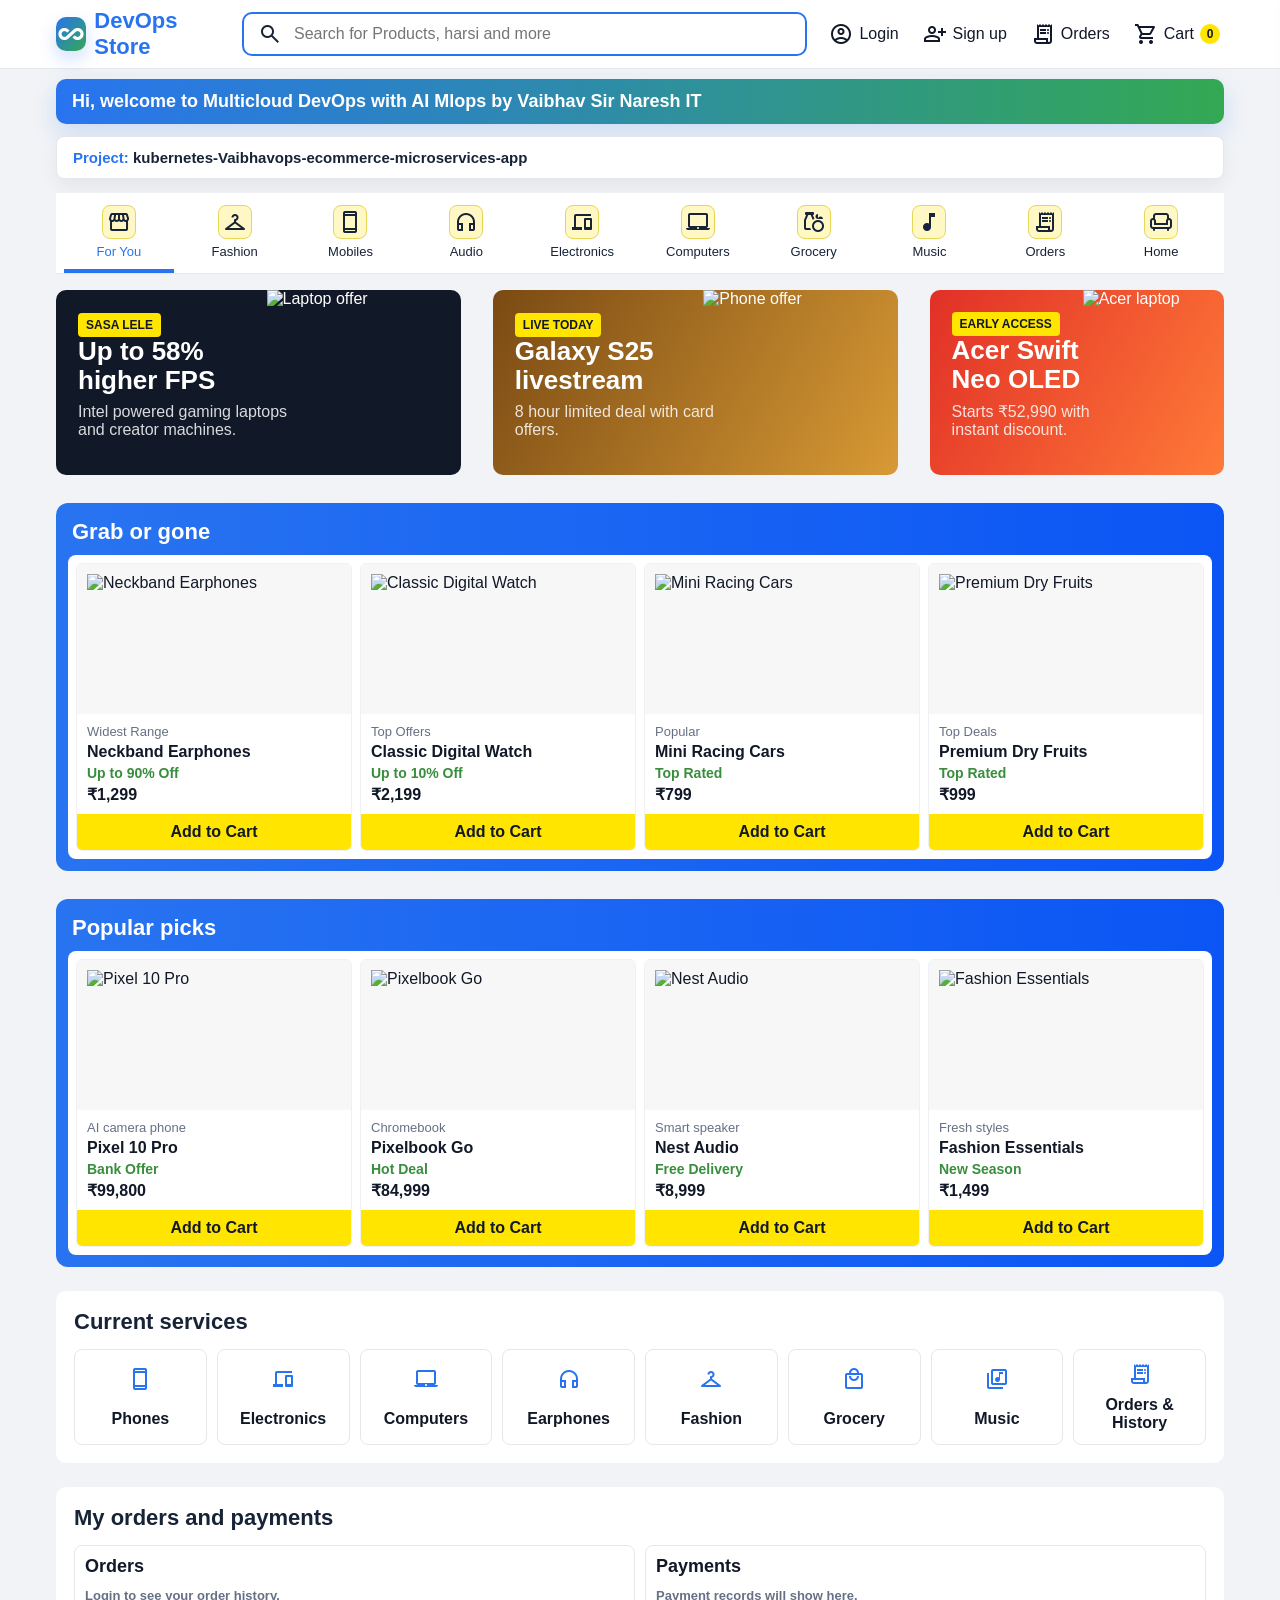
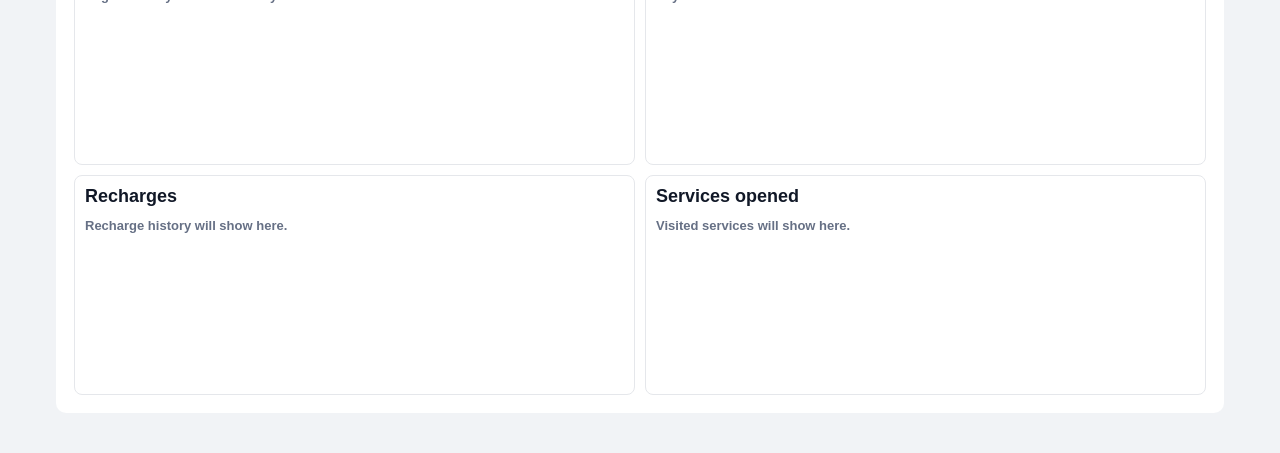
==== commit f82cd614: "Update index.html" ====
--- a/frontend/main/index.html
+++ b/frontend/main/index.html
@@ -2,10 +2,10 @@
 <html lang="en">
 <head>
   
-  <meta name="author" content="Veera Sir">
+  <meta name="author" content="Vaibhav">
 <meta charset="utf-8">
   <meta name="viewport" content="width=device-width, initial-scale=1">
-  <title>Veeraops Ecomerse Hasri website</title>
+  <title>Vaibhavops Ecomerse Hasri website</title>
   <link rel="icon" type="image/png" href="https://upload.wikimedia.org/wikipedia/commons/thumb/c/c1/Google_%22G%22_logo.svg/1200px-Google_%22G%22_logo.svg.png">
   <link rel="stylesheet" href="https://fonts.googleapis.com/css2?family=Google+Sans:wght@400;500;700&display=swap">
   <link rel="stylesheet" href="https://fonts.googleapis.com/css2?family=Material+Symbols+Outlined">
@@ -412,7 +412,7 @@
 <body>
   <header class="topbar">
     
-  <meta name="author" content="Veera Sir">
+  <meta name="author" content="Vaibhav Sir">
 <div class="topbar-inner">
       <a href="/" class="brand">
         <span class="devops-logo" aria-label="DevOps logo">
@@ -435,8 +435,8 @@
   </header>
 
   <main class="page">
-    <div class="welcome-strip">Hi, welcome to Multicloud DevOps with AI Mlops by Veera Sir Naresh IT</div>
-    <div class="project-card"><span>Project:</span> kubernetes-veeraops-ecommerce-microservices-app</div>
+    <div class="welcome-strip">Hi, welcome to Multicloud DevOps with AI Mlops by Vaibhav Sir Naresh IT</div>
+    <div class="project-card"><span>Project:</span> kubernetes-Vaibhavops-ecommerce-microservices-app</div>
     <section class="category-rail" aria-label="Categories">
       <a class="category active" href="/"><span class="cat-icon material-symbols-outlined">storefront</span><span class="cat-label">For You</span></a>
       <a class="category" href="/googleclothes" data-auth-required="true"><span class="cat-icon material-symbols-outlined">checkroom</span><span class="cat-label">Fashion</span></a>
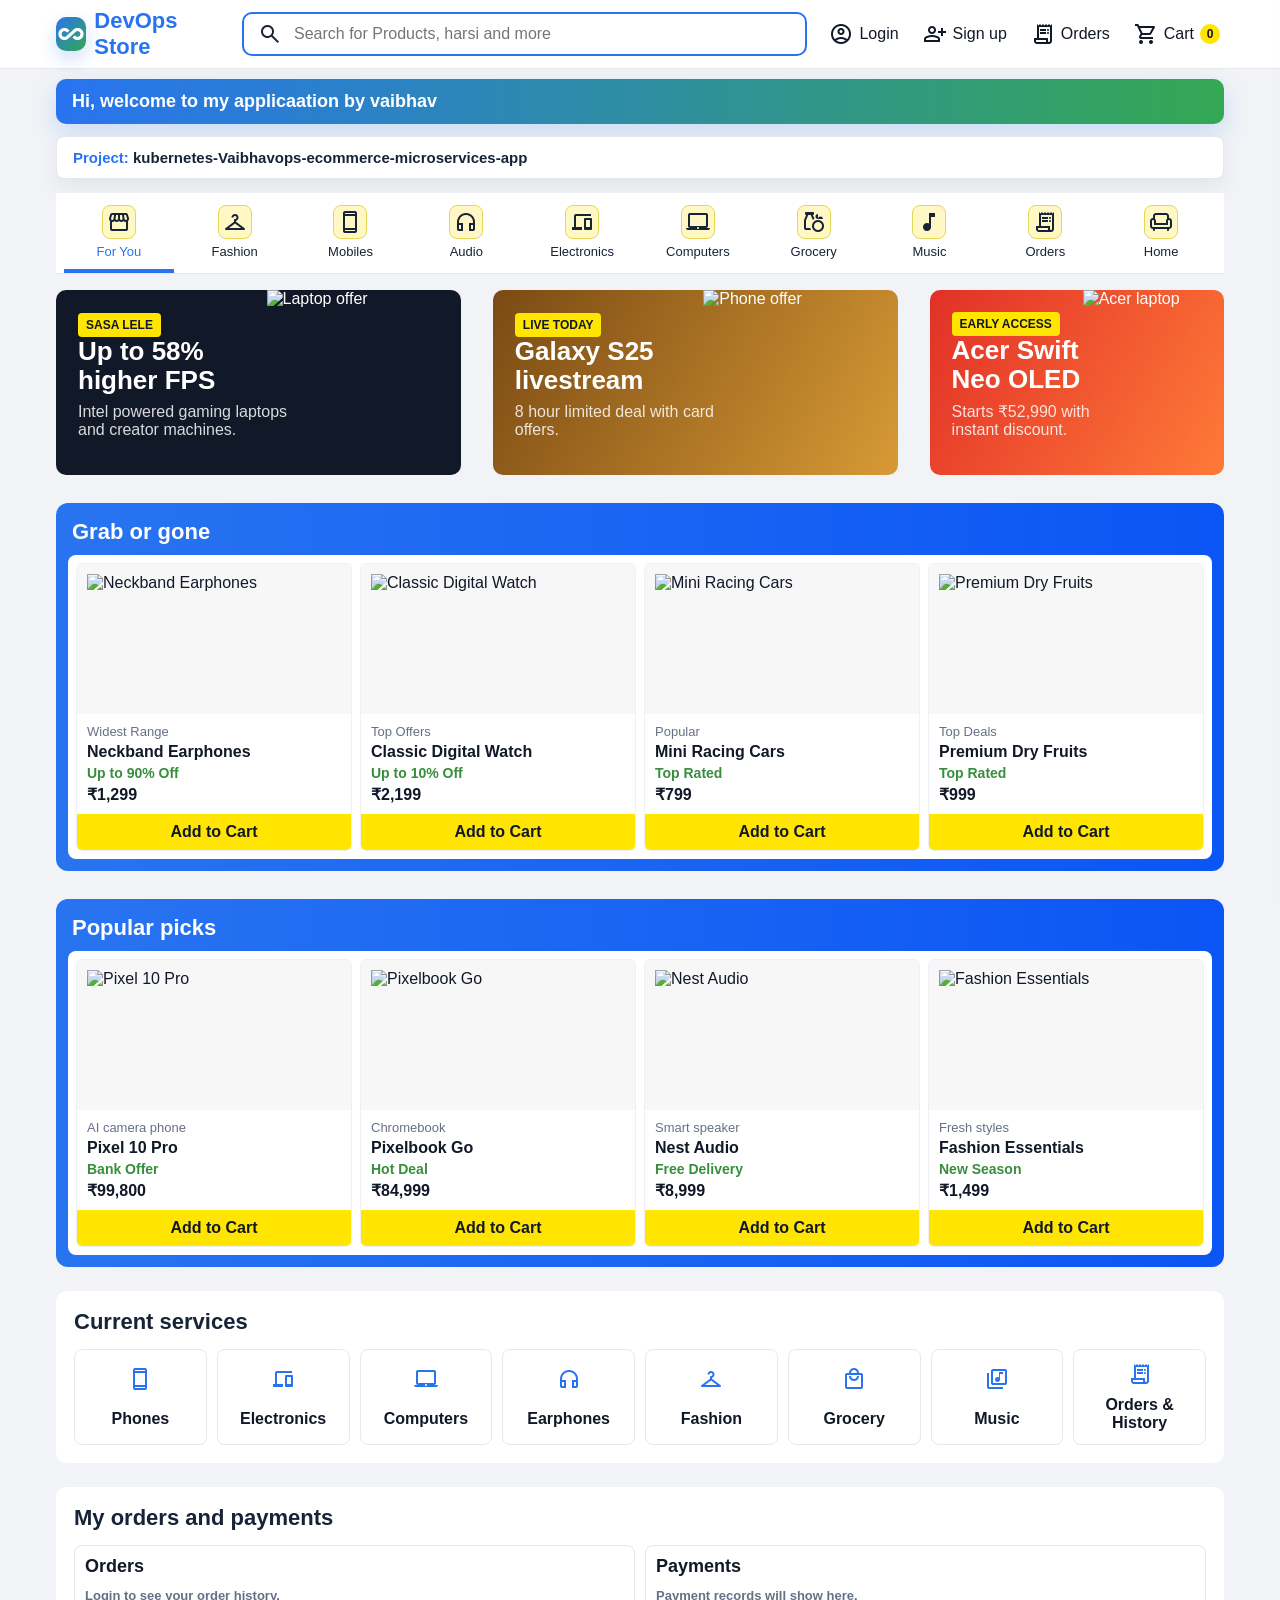
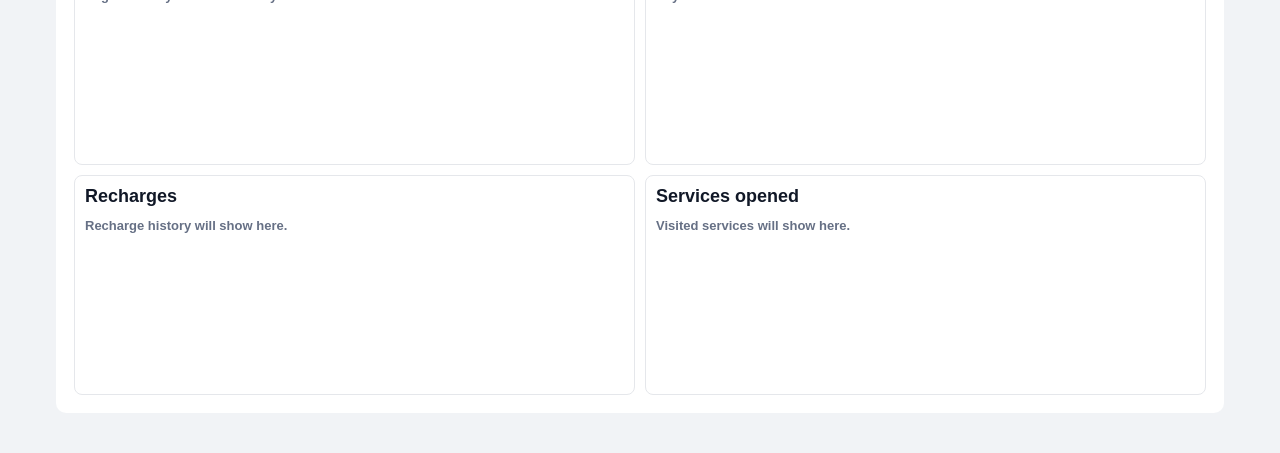
==== commit 9ba528d0: "Update index.html" ====
--- a/frontend/main/index.html
+++ b/frontend/main/index.html
@@ -435,7 +435,7 @@
   </header>
 
   <main class="page">
-    <div class="welcome-strip">Hi, welcome to Multicloud DevOps with AI Mlops by Vaibhav Sir Naresh IT</div>
+    <div class="welcome-strip">Hi, welcome to my applicaation by vaibhav </div>
     <div class="project-card"><span>Project:</span> kubernetes-Vaibhavops-ecommerce-microservices-app</div>
     <section class="category-rail" aria-label="Categories">
       <a class="category active" href="/"><span class="cat-icon material-symbols-outlined">storefront</span><span class="cat-label">For You</span></a>
